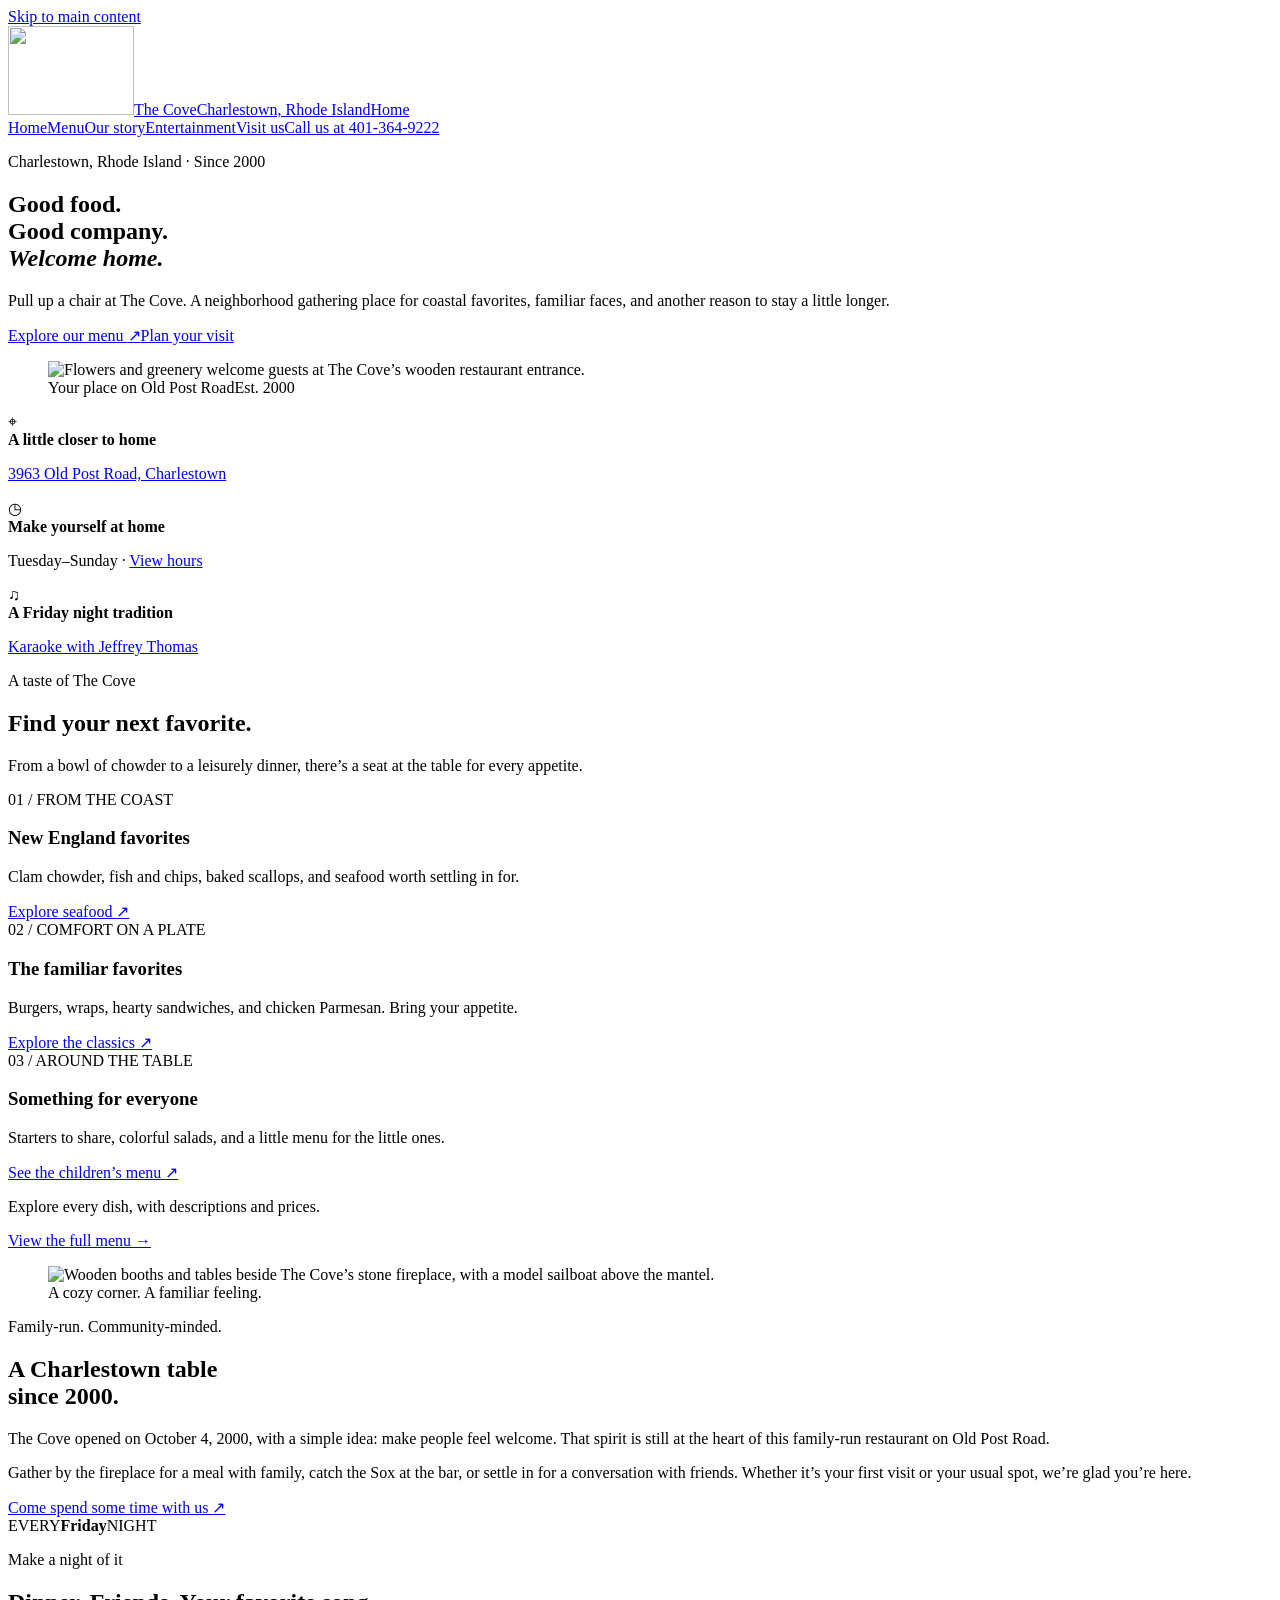
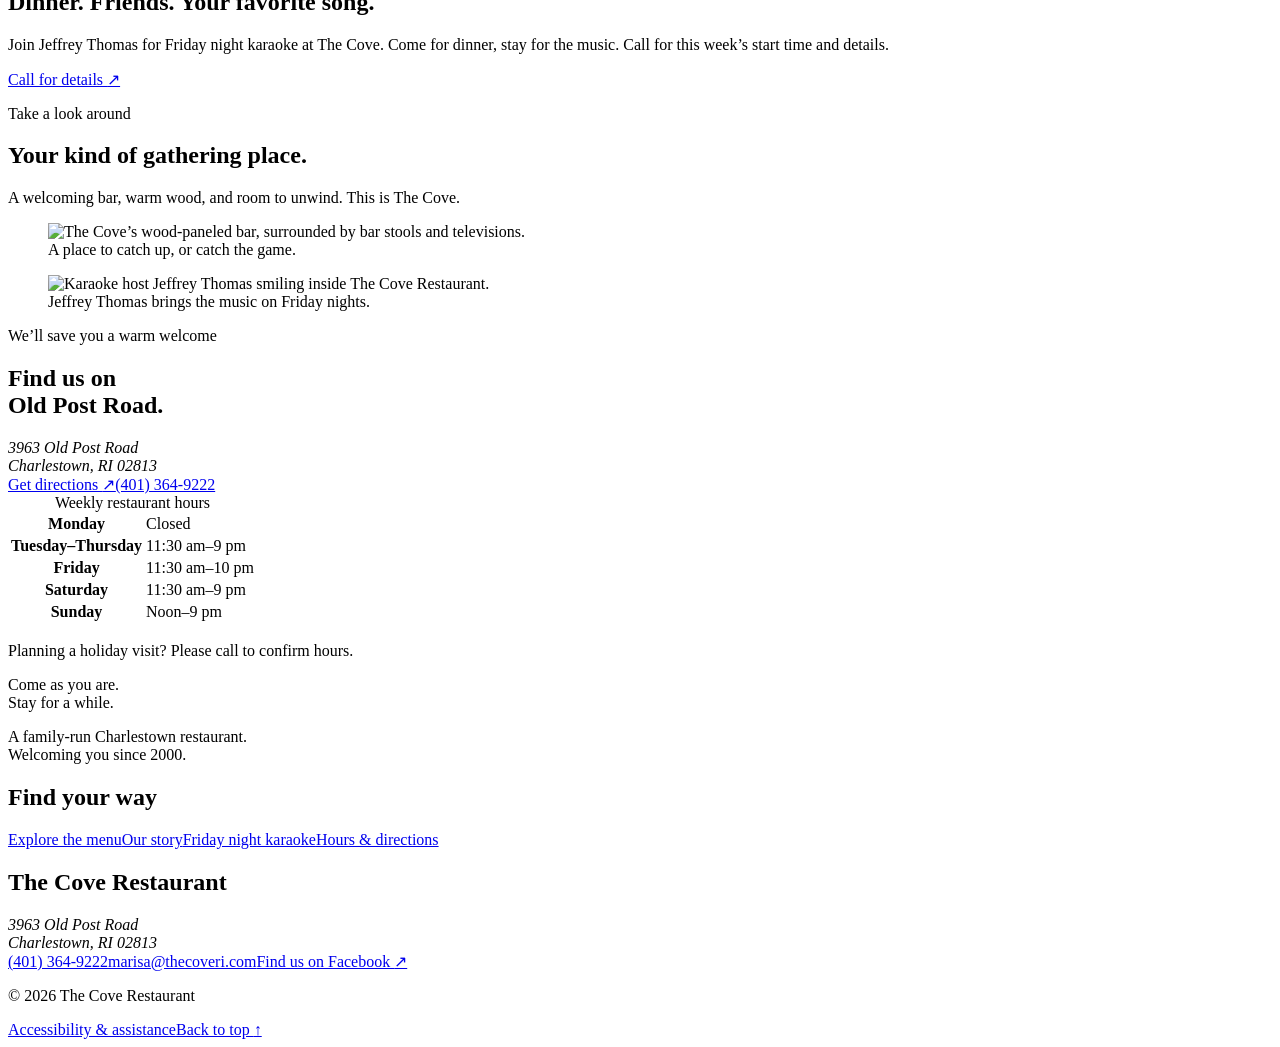
==== index.html @ 11c11799 "Add files via upload" ====
<!doctype html>
<html lang="en" id="top"><head><meta charset="utf-8"><meta name="viewport" content="width=device-width, initial-scale=1"><meta name="theme-color" content="#142c3b"><title>The Cove Restaurant | Good food & good company in Charlestown, RI</title><meta name="description" content="A family-run Charlestown restaurant since 2000. Explore our menu, find hours and directions, and join us for Friday night karaoke."><link rel="icon" type="image/svg+xml" href="assets/images/favicon.svg"><link rel="stylesheet" href="assets/css/styles.css"><script src="assets/js/site.js" defer></script><script type="application/ld+json">{"@context": "https://schema.org", "@type": "Restaurant", "name": "The Cove Restaurant", "url": "https://www.thecoveri.com/", "telephone": "+1-401-364-9222", "email": "marisa@thecoveri.com", "address": {"@type": "PostalAddress", "streetAddress": "3963 Old Post Road", "addressLocality": "Charlestown", "addressRegion": "RI", "postalCode": "02813", "addressCountry": "US"}, "hasMenu": "menu.html", "servesCuisine": ["American", "Seafood"]}</script></head><body><a class="skip-link" href="#main">Skip to main content</a>
<header class="site-header"><div class="wrap header-inner">
<a href="index.html" class="brand"><span class="logo-tile"><img src="assets/images/cove-logo.png" width="126" height="89" alt=""></span><span><span class="brand-name">The Cove</span><span class="brand-place">Charlestown, Rhode Island</span></span><span class="sr-only">Home</span></a>
<button type="button" class="nav-toggle" aria-controls="primary-navigation" aria-expanded="false" hidden><span class="sr-only">Navigation</span><span aria-hidden="true">☰</span></button>
<nav id="primary-navigation" class="primary-nav" aria-label="Main navigation"><a href="index.html" aria-current="page">Home</a><a href="menu.html">Menu</a><a href="index.html#our-story">Our story</a><a href="index.html#entertainment">Entertainment</a><a href="visit.html">Visit us</a><a class="nav-call" href="tel:+14013649222">Call us <span class="sr-only">at 401-364-9222</span></a></nav></div></header><main id="main" tabindex="-1"><section class="hero dark" aria-labelledby="hero-heading"><div class="hero-copy"><p class="eyebrow gold">Charlestown, Rhode Island · Since 2000</p><h1 id="hero-heading">Good food.<br>Good company.<br><em>Welcome home.</em></h1><p>Pull up a chair at The Cove. A neighborhood gathering place for coastal favorites, familiar faces, and another reason to stay a little longer.</p><div class="actions"><a class="button gold-button" href="menu.html">Explore our menu <span class="arrow" aria-hidden="true">↗</span></a><a class="button outline" href="visit.html">Plan your visit</a></div></div><figure class="hero-media"><img src="assets/images/welcome-home.jpg" width="1000" height="667" alt="Flowers and greenery welcome guests at The Cove’s wooden restaurant entrance." fetchpriority="high"><figcaption class="photo-caption"><span>Your place on Old Post Road</span><span>Est. 2000</span></figcaption></figure></section>
<div class="quick-strip"><div class="wrap"><div class="quick-item"><span class="quick-icon" aria-hidden="true">⌖</span><div><strong>A little closer to home</strong><p><a href="https://www.google.com/maps/search/?api=1&amp;query=The+Cove+Restaurant+3963+Old+Post+Road+Charlestown+RI+02813">3963 Old Post Road, Charlestown</a></p></div></div><div class="quick-item"><span class="quick-icon" aria-hidden="true">◷</span><div><strong>Make yourself at home</strong><p>Tuesday–Sunday · <a href="visit.html#hours">View hours</a></p></div></div><div class="quick-item"><span class="quick-icon" aria-hidden="true">♫</span><div><strong>A Friday night tradition</strong><p><a href="#entertainment">Karaoke with Jeffrey Thomas</a></p></div></div></div></div>
<section class="section"><div class="wrap"><div class="section-head"><div><p class="eyebrow">A taste of The Cove</p><h2>Find your next favorite.</h2></div><p class="muted">From a bowl of chowder to a leisurely dinner, there’s a seat at the table for every appetite.</p></div><div class="menu-preview"><article class="preview-item"><span class="preview-number">01 / FROM THE COAST</span><h3>New England favorites</h3><p>Clam chowder, fish and chips, baked scallops, and seafood worth settling in for.</p><a class="text-link" href="menu.html#fried-from-the-sea">Explore seafood <span aria-hidden="true">↗</span></a></article><article class="preview-item"><span class="preview-number">02 / COMFORT ON A PLATE</span><h3>The familiar favorites</h3><p>Burgers, wraps, hearty sandwiches, and chicken Parmesan. Bring your appetite.</p><a class="text-link" href="menu.html#burgers-grilled-chicken">Explore the classics <span aria-hidden="true">↗</span></a></article><article class="preview-item"><span class="preview-number">03 / AROUND THE TABLE</span><h3>Something for everyone</h3><p>Starters to share, colorful salads, and a little menu for the little ones.</p><a class="text-link" href="menu.html#for-the-kiddos">See the children’s menu <span aria-hidden="true">↗</span></a></article></div><div class="preview-foot"><p class="muted">Explore every dish, with descriptions and prices.</p><a href="menu.html" class="button">View the full menu <span aria-hidden="true">→</span></a></div></div></section>
<section id="our-story" class="section story-section"><div class="wrap story-grid"><figure class="story-image"><img src="assets/images/fireplace.jpg" width="1000" height="667" loading="lazy" alt="Wooden booths and tables beside The Cove’s stone fireplace, with a model sailboat above the mantel."><figcaption>A cozy corner. A familiar feeling.</figcaption></figure><div class="story-copy"><p class="eyebrow">Family-run. Community-minded.</p><h2>A Charlestown table<br>since 2000.</h2><p>The Cove opened on October 4, 2000, with a simple idea: make people feel welcome. That spirit is still at the heart of this family-run restaurant on Old Post Road.</p><p>Gather by the fireplace for a meal with family, catch the Sox at the bar, or settle in for a conversation with friends. Whether it’s your first visit or your usual spot, we’re glad you’re here.</p><div class="rule"></div><a class="text-link" href="visit.html">Come spend some time with us <span aria-hidden="true">↗</span></a></div></div></section>
<section id="entertainment" class="event-section dark"><div class="wrap event-grid"><div class="event-mark" aria-hidden="true"><span>EVERY</span><strong>Friday</strong><span>NIGHT</span></div><div><p class="eyebrow">Make a night of it</p><h2>Dinner. Friends. Your favorite song.</h2><p>Join Jeffrey Thomas for Friday night karaoke at The Cove. Come for dinner, stay for the music. Call for this week’s start time and details.</p></div><a class="button gold-button" href="tel:+14013649222">Call for details <span aria-hidden="true">↗</span></a></div></section>
<section class="section"><div class="wrap"><div class="section-head"><div><p class="eyebrow">Take a look around</p><h2>Your kind of gathering place.</h2></div><p class="muted">A welcoming bar, warm wood, and room to unwind. This is The Cove.</p></div><div class="gallery"><figure><img src="assets/images/bar.jpg" width="1000" height="667" loading="lazy" alt="The Cove’s wood-paneled bar, surrounded by bar stools and televisions."><figcaption>A place to catch up, or catch the game.</figcaption></figure><figure><img src="assets/images/jeffrey-thomas.jpg" width="1000" height="1281" loading="lazy" alt="Karaoke host Jeffrey Thomas smiling inside The Cove Restaurant." style="object-position:center 25%"><figcaption>Jeffrey Thomas brings the music on Friday nights.</figcaption></figure></div><div class="visit-teaser"><div><p class="eyebrow">We’ll save you a warm welcome</p><h2>Find us on<br>Old Post Road.</h2><address>3963 Old Post Road<br>Charlestown, RI 02813</address><div class="actions"><a class="button" href="https://www.google.com/maps/search/?api=1&amp;query=The+Cove+Restaurant+3963+Old+Post+Road+Charlestown+RI+02813">Get directions <span aria-hidden="true">↗</span></a><a class="text-link" href="tel:+14013649222">(401) 364-9222</a></div></div><div><table class="hours"><caption>Weekly restaurant hours</caption><tbody><tr><th scope="row">Monday</th><td>Closed</td></tr><tr><th scope="row">Tuesday–Thursday</th><td>11:30 am–9 pm</td></tr><tr><th scope="row">Friday</th><td>11:30 am–10 pm</td></tr><tr><th scope="row">Saturday</th><td>11:30 am–9 pm</td></tr><tr><th scope="row">Sunday</th><td>Noon–9 pm</td></tr></tbody></table><p class="small muted" style="margin-top:18px">Planning a holiday visit? Please call to confirm hours.</p></div></div></div></section></main><footer class="site-footer"><div class="wrap"><div class="footer-top"><div><p class="footer-brand">Come as you are.<br>Stay for a while.</p><p>A family-run Charlestown restaurant.<br>Welcoming you since 2000.</p></div><div><h2 class="footer-title">Find your way</h2><nav class="footer-links" aria-label="Footer navigation"><a href="menu.html">Explore the menu</a><a href="index.html#our-story">Our story</a><a href="index.html#entertainment">Friday night karaoke</a><a href="visit.html">Hours &amp; directions</a></nav></div><div><h2 class="footer-title">The Cove Restaurant</h2><address>3963 Old Post Road<br>Charlestown, RI 02813</address><div class="footer-links"><a href="tel:+14013649222">(401) 364-9222</a><a href="mailto:marisa@thecoveri.com">marisa@thecoveri.com</a><a href="https://www.facebook.com/The-Cove-Restaurant-502096603152832/">Find us on Facebook <span aria-hidden="true">↗</span></a></div></div></div><div class="footer-bottom"><p>© 2026 The Cove Restaurant</p><a href="accessibility.html">Accessibility &amp; assistance</a><a href="#top">Back to top <span aria-hidden="true">↑</span></a></div></div></footer></body></html>
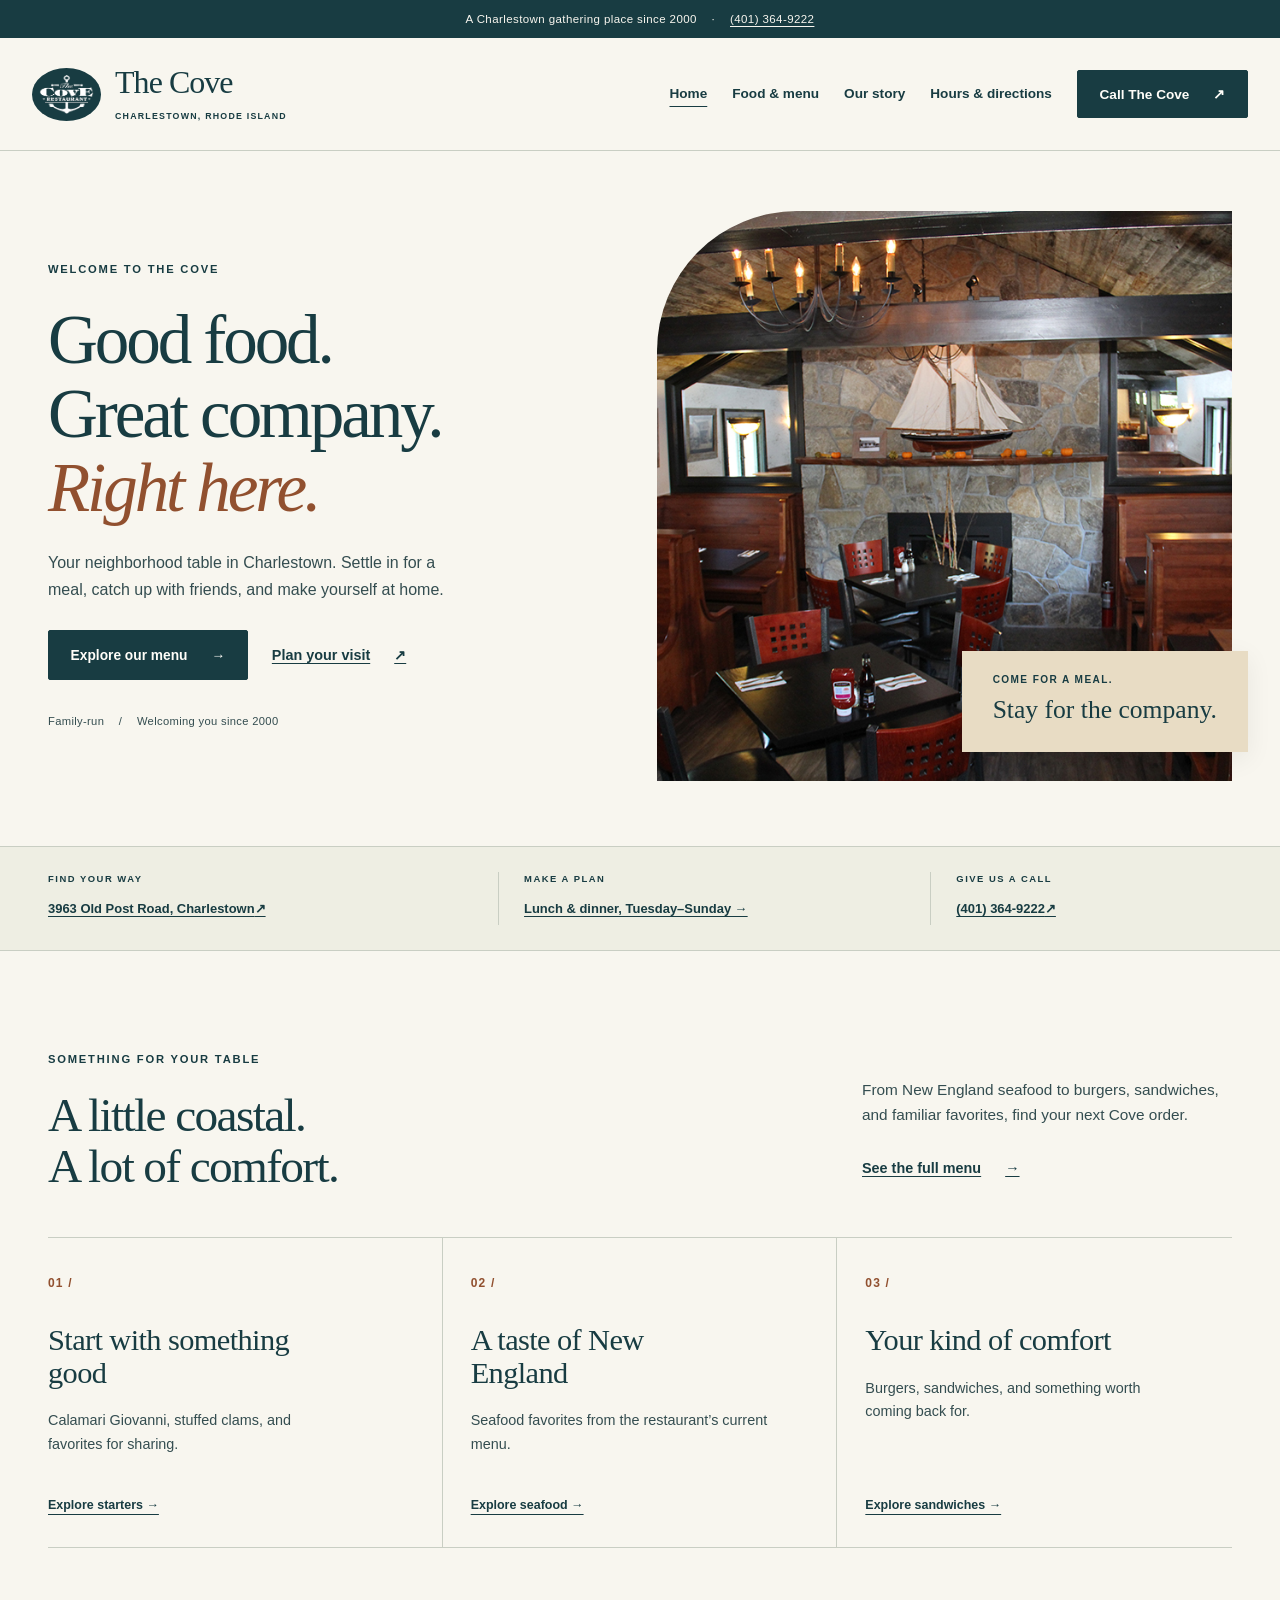
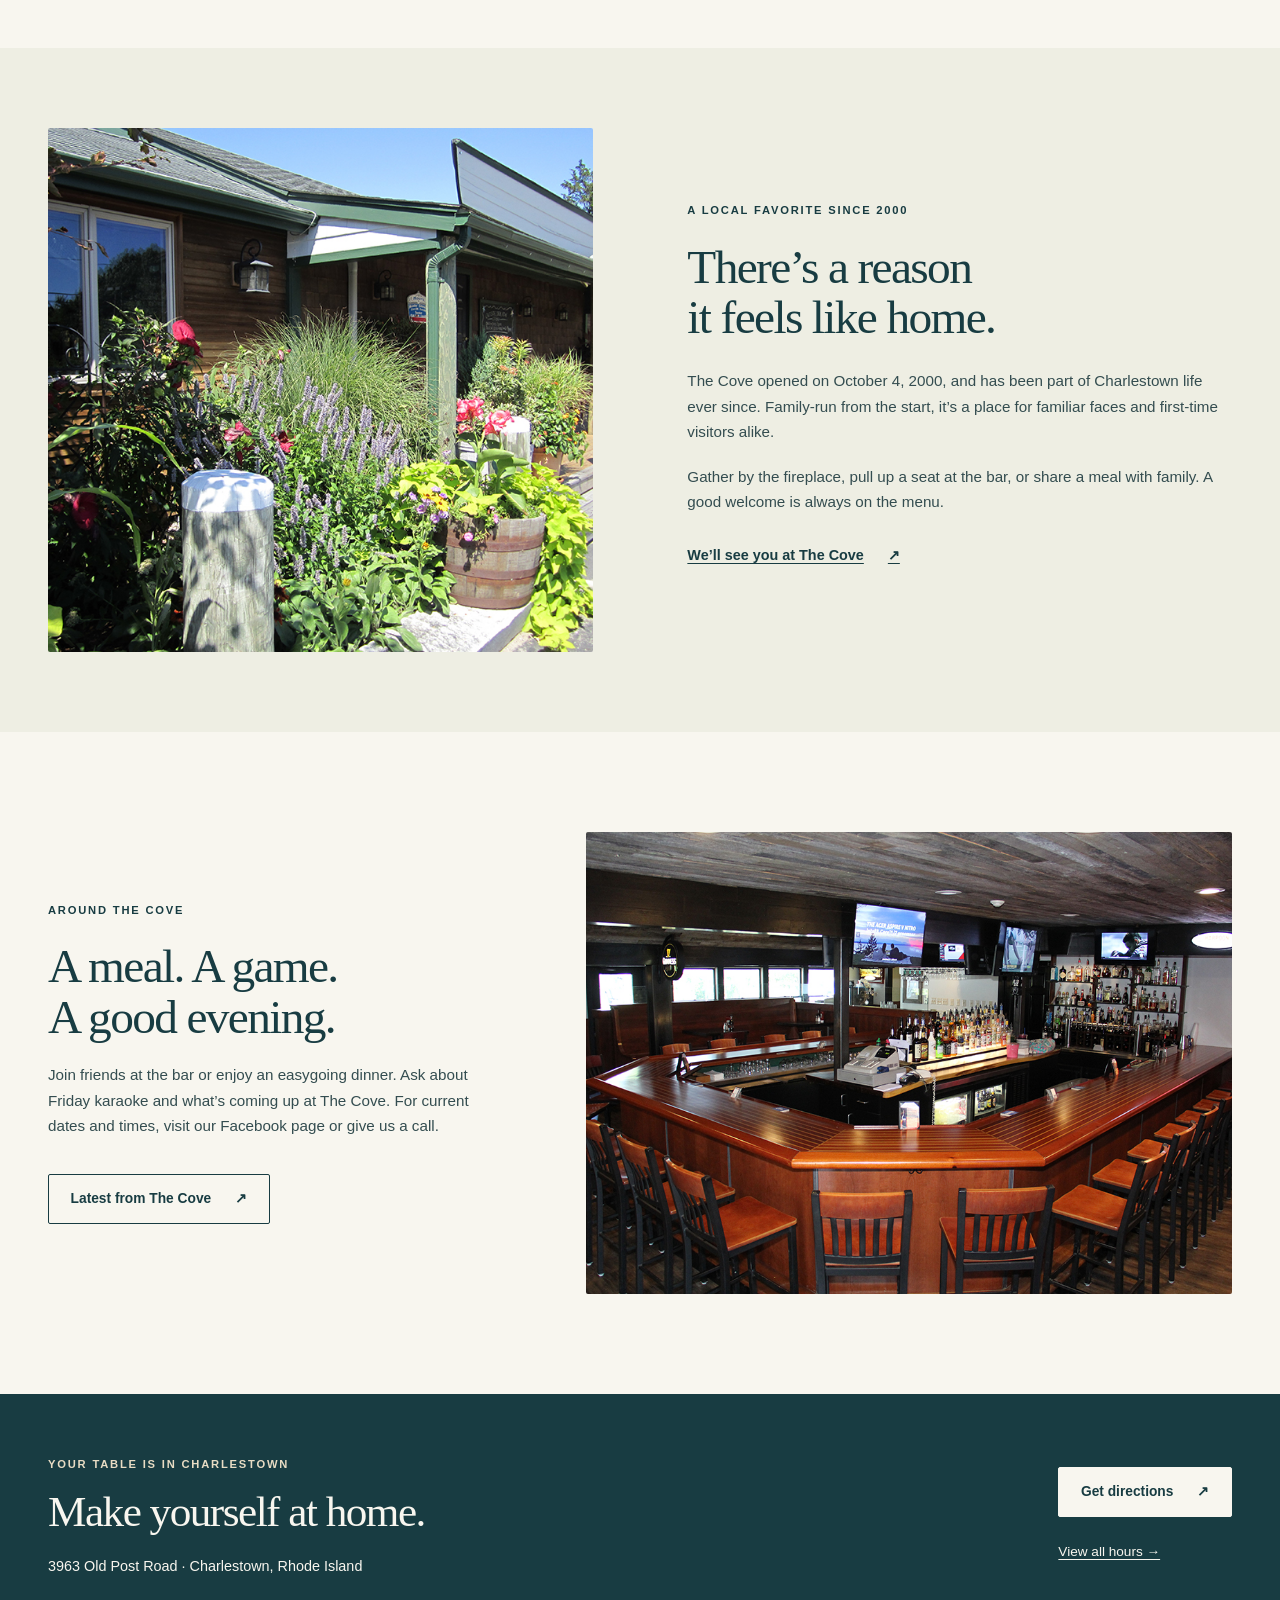
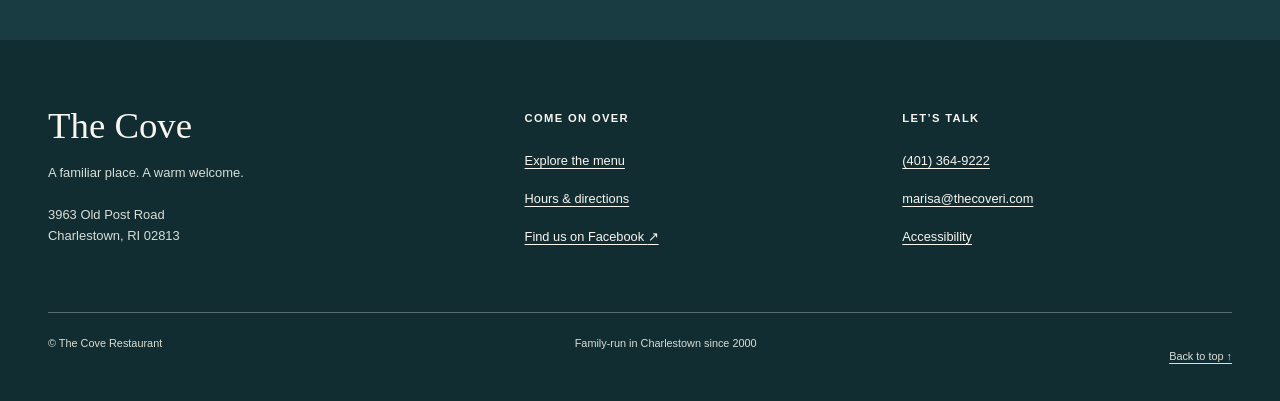
==== commit ec886594: "Final update." ====
--- a/index.html
+++ b/index.html
@@ -1,11 +1,11 @@
 <!doctype html>
-<html lang="en" id="top"><head><meta charset="utf-8"><meta name="viewport" content="width=device-width, initial-scale=1"><meta name="theme-color" content="#142c3b"><title>The Cove Restaurant | Good food & good company in Charlestown, RI</title><meta name="description" content="A family-run Charlestown restaurant since 2000. Explore our menu, find hours and directions, and join us for Friday night karaoke."><link rel="icon" type="image/svg+xml" href="assets/images/favicon.svg"><link rel="stylesheet" href="assets/css/styles.css"><script src="assets/js/site.js" defer></script><script type="application/ld+json">{"@context": "https://schema.org", "@type": "Restaurant", "name": "The Cove Restaurant", "url": "https://www.thecoveri.com/", "telephone": "+1-401-364-9222", "email": "marisa@thecoveri.com", "address": {"@type": "PostalAddress", "streetAddress": "3963 Old Post Road", "addressLocality": "Charlestown", "addressRegion": "RI", "postalCode": "02813", "addressCountry": "US"}, "hasMenu": "menu.html", "servesCuisine": ["American", "Seafood"]}</script></head><body><a class="skip-link" href="#main">Skip to main content</a>
-<header class="site-header"><div class="wrap header-inner">
-<a href="index.html" class="brand"><span class="logo-tile"><img src="assets/images/cove-logo.png" width="126" height="89" alt=""></span><span><span class="brand-name">The Cove</span><span class="brand-place">Charlestown, Rhode Island</span></span><span class="sr-only">Home</span></a>
-<button type="button" class="nav-toggle" aria-controls="primary-navigation" aria-expanded="false" hidden><span class="sr-only">Navigation</span><span aria-hidden="true">☰</span></button>
-<nav id="primary-navigation" class="primary-nav" aria-label="Main navigation"><a href="index.html" aria-current="page">Home</a><a href="menu.html">Menu</a><a href="index.html#our-story">Our story</a><a href="index.html#entertainment">Entertainment</a><a href="visit.html">Visit us</a><a class="nav-call" href="tel:+14013649222">Call us <span class="sr-only">at 401-364-9222</span></a></nav></div></header><main id="main" tabindex="-1"><section class="hero dark" aria-labelledby="hero-heading"><div class="hero-copy"><p class="eyebrow gold">Charlestown, Rhode Island · Since 2000</p><h1 id="hero-heading">Good food.<br>Good company.<br><em>Welcome home.</em></h1><p>Pull up a chair at The Cove. A neighborhood gathering place for coastal favorites, familiar faces, and another reason to stay a little longer.</p><div class="actions"><a class="button gold-button" href="menu.html">Explore our menu <span class="arrow" aria-hidden="true">↗</span></a><a class="button outline" href="visit.html">Plan your visit</a></div></div><figure class="hero-media"><img src="assets/images/welcome-home.jpg" width="1000" height="667" alt="Flowers and greenery welcome guests at The Cove’s wooden restaurant entrance." fetchpriority="high"><figcaption class="photo-caption"><span>Your place on Old Post Road</span><span>Est. 2000</span></figcaption></figure></section>
-<div class="quick-strip"><div class="wrap"><div class="quick-item"><span class="quick-icon" aria-hidden="true">⌖</span><div><strong>A little closer to home</strong><p><a href="https://www.google.com/maps/search/?api=1&amp;query=The+Cove+Restaurant+3963+Old+Post+Road+Charlestown+RI+02813">3963 Old Post Road, Charlestown</a></p></div></div><div class="quick-item"><span class="quick-icon" aria-hidden="true">◷</span><div><strong>Make yourself at home</strong><p>Tuesday–Sunday · <a href="visit.html#hours">View hours</a></p></div></div><div class="quick-item"><span class="quick-icon" aria-hidden="true">♫</span><div><strong>A Friday night tradition</strong><p><a href="#entertainment">Karaoke with Jeffrey Thomas</a></p></div></div></div></div>
-<section class="section"><div class="wrap"><div class="section-head"><div><p class="eyebrow">A taste of The Cove</p><h2>Find your next favorite.</h2></div><p class="muted">From a bowl of chowder to a leisurely dinner, there’s a seat at the table for every appetite.</p></div><div class="menu-preview"><article class="preview-item"><span class="preview-number">01 / FROM THE COAST</span><h3>New England favorites</h3><p>Clam chowder, fish and chips, baked scallops, and seafood worth settling in for.</p><a class="text-link" href="menu.html#fried-from-the-sea">Explore seafood <span aria-hidden="true">↗</span></a></article><article class="preview-item"><span class="preview-number">02 / COMFORT ON A PLATE</span><h3>The familiar favorites</h3><p>Burgers, wraps, hearty sandwiches, and chicken Parmesan. Bring your appetite.</p><a class="text-link" href="menu.html#burgers-grilled-chicken">Explore the classics <span aria-hidden="true">↗</span></a></article><article class="preview-item"><span class="preview-number">03 / AROUND THE TABLE</span><h3>Something for everyone</h3><p>Starters to share, colorful salads, and a little menu for the little ones.</p><a class="text-link" href="menu.html#for-the-kiddos">See the children’s menu <span aria-hidden="true">↗</span></a></article></div><div class="preview-foot"><p class="muted">Explore every dish, with descriptions and prices.</p><a href="menu.html" class="button">View the full menu <span aria-hidden="true">→</span></a></div></div></section>
-<section id="our-story" class="section story-section"><div class="wrap story-grid"><figure class="story-image"><img src="assets/images/fireplace.jpg" width="1000" height="667" loading="lazy" alt="Wooden booths and tables beside The Cove’s stone fireplace, with a model sailboat above the mantel."><figcaption>A cozy corner. A familiar feeling.</figcaption></figure><div class="story-copy"><p class="eyebrow">Family-run. Community-minded.</p><h2>A Charlestown table<br>since 2000.</h2><p>The Cove opened on October 4, 2000, with a simple idea: make people feel welcome. That spirit is still at the heart of this family-run restaurant on Old Post Road.</p><p>Gather by the fireplace for a meal with family, catch the Sox at the bar, or settle in for a conversation with friends. Whether it’s your first visit or your usual spot, we’re glad you’re here.</p><div class="rule"></div><a class="text-link" href="visit.html">Come spend some time with us <span aria-hidden="true">↗</span></a></div></div></section>
-<section id="entertainment" class="event-section dark"><div class="wrap event-grid"><div class="event-mark" aria-hidden="true"><span>EVERY</span><strong>Friday</strong><span>NIGHT</span></div><div><p class="eyebrow">Make a night of it</p><h2>Dinner. Friends. Your favorite song.</h2><p>Join Jeffrey Thomas for Friday night karaoke at The Cove. Come for dinner, stay for the music. Call for this week’s start time and details.</p></div><a class="button gold-button" href="tel:+14013649222">Call for details <span aria-hidden="true">↗</span></a></div></section>
-<section class="section"><div class="wrap"><div class="section-head"><div><p class="eyebrow">Take a look around</p><h2>Your kind of gathering place.</h2></div><p class="muted">A welcoming bar, warm wood, and room to unwind. This is The Cove.</p></div><div class="gallery"><figure><img src="assets/images/bar.jpg" width="1000" height="667" loading="lazy" alt="The Cove’s wood-paneled bar, surrounded by bar stools and televisions."><figcaption>A place to catch up, or catch the game.</figcaption></figure><figure><img src="assets/images/jeffrey-thomas.jpg" width="1000" height="1281" loading="lazy" alt="Karaoke host Jeffrey Thomas smiling inside The Cove Restaurant." style="object-position:center 25%"><figcaption>Jeffrey Thomas brings the music on Friday nights.</figcaption></figure></div><div class="visit-teaser"><div><p class="eyebrow">We’ll save you a warm welcome</p><h2>Find us on<br>Old Post Road.</h2><address>3963 Old Post Road<br>Charlestown, RI 02813</address><div class="actions"><a class="button" href="https://www.google.com/maps/search/?api=1&amp;query=The+Cove+Restaurant+3963+Old+Post+Road+Charlestown+RI+02813">Get directions <span aria-hidden="true">↗</span></a><a class="text-link" href="tel:+14013649222">(401) 364-9222</a></div></div><div><table class="hours"><caption>Weekly restaurant hours</caption><tbody><tr><th scope="row">Monday</th><td>Closed</td></tr><tr><th scope="row">Tuesday–Thursday</th><td>11:30 am–9 pm</td></tr><tr><th scope="row">Friday</th><td>11:30 am–10 pm</td></tr><tr><th scope="row">Saturday</th><td>11:30 am–9 pm</td></tr><tr><th scope="row">Sunday</th><td>Noon–9 pm</td></tr></tbody></table><p class="small muted" style="margin-top:18px">Planning a holiday visit? Please call to confirm hours.</p></div></div></div></section></main><footer class="site-footer"><div class="wrap"><div class="footer-top"><div><p class="footer-brand">Come as you are.<br>Stay for a while.</p><p>A family-run Charlestown restaurant.<br>Welcoming you since 2000.</p></div><div><h2 class="footer-title">Find your way</h2><nav class="footer-links" aria-label="Footer navigation"><a href="menu.html">Explore the menu</a><a href="index.html#our-story">Our story</a><a href="index.html#entertainment">Friday night karaoke</a><a href="visit.html">Hours &amp; directions</a></nav></div><div><h2 class="footer-title">The Cove Restaurant</h2><address>3963 Old Post Road<br>Charlestown, RI 02813</address><div class="footer-links"><a href="tel:+14013649222">(401) 364-9222</a><a href="mailto:marisa@thecoveri.com">marisa@thecoveri.com</a><a href="https://www.facebook.com/The-Cove-Restaurant-502096603152832/">Find us on Facebook <span aria-hidden="true">↗</span></a></div></div></div><div class="footer-bottom"><p>© 2026 The Cove Restaurant</p><a href="accessibility.html">Accessibility &amp; assistance</a><a href="#top">Back to top <span aria-hidden="true">↑</span></a></div></div></footer></body></html>+<html lang="en" id="top"><head><meta charset="utf-8"><meta name="viewport" content="width=device-width, initial-scale=1"><meta name="description" content="A family-run Charlestown restaurant since 2000. Explore the menu, restaurant hours, and directions to The Cove on Old Post Road."><meta name="theme-color" content="#183c42"><title>Welcome | The Cove Restaurant</title><link rel="icon" href="assets/favicon.svg" type="image/svg+xml"><link rel="stylesheet" href="assets/styles.css"><script src="assets/site.js" defer></script><script type="application/ld+json">{"@context": "https://schema.org", "@type": "Restaurant", "name": "The Cove Restaurant", "telephone": "+1-401-364-9222", "email": "marisa@thecoveri.com", "address": {"@type": "PostalAddress", "streetAddress": "3963 Old Post Road", "addressLocality": "Charlestown", "addressRegion": "RI", "postalCode": "02813", "addressCountry": "US"}, "openingHoursSpecification": [{"@type": "OpeningHoursSpecification", "dayOfWeek": ["Tuesday", "Wednesday", "Thursday", "Saturday"], "opens": "11:30", "closes": "21:00"}, {"@type": "OpeningHoursSpecification", "dayOfWeek": "Friday", "opens": "11:30", "closes": "22:00"}, {"@type": "OpeningHoursSpecification", "dayOfWeek": "Sunday", "opens": "12:00", "closes": "21:00"}]}</script></head><body><a class="skip-link" href="#main">Skip to main content</a>
+<div class="topline">A Charlestown gathering place since 2000 <span aria-hidden="true">·</span> <a href="tel:+14013649222">(401) 364-9222</a></div>
+<header class="site-header"><div class="nav-wrap"><a class="brand" href="index.html" aria-label="The Cove Restaurant, home"><img src="assets/images/cove-logo.png" width="126" height="89" alt=""><span><b>The Cove</b><small>CHARLESTOWN, RHODE ISLAND</small></span></a>
+<button class="nav-toggle" type="button" aria-expanded="false" aria-controls="primary-nav" hidden>Menu <span aria-hidden="true">☰</span></button>
+<nav id="primary-nav" aria-label="Main navigation"><a href="index.html" aria-current="page">Home</a><a href="menu.html" >Food &amp; menu</a><a href="index.html#our-story">Our story</a><a href="visit.html" >Hours &amp; directions</a><a class="button nav-call" href="tel:+14013649222">Call The Cove <span aria-hidden="true">↗</span></a></nav></div></header><main id="main" tabindex="-1"><section class="hero wrap" aria-labelledby="hero-heading"><div class="hero-copy"><p class="eyebrow">WELCOME TO THE COVE</p><h1 id="hero-heading">Good food.<br>Great company.<br><em>Right here.</em></h1><p class="hero-intro">Your neighborhood table in Charlestown. Settle in for a meal, catch up with friends, and make yourself at home.</p><div class="actions"><a class="button" href="menu.html">Explore our menu <span aria-hidden="true">→</span></a><a class="text-link" href="visit.html">Plan your visit <span aria-hidden="true">↗</span></a></div><p class="hero-footnote">Family-run <span aria-hidden="true">/</span> Welcoming you since 2000</p></div><div class="hero-photo"><img src="assets/images/fireplace.jpg" alt="Wooden booths and tables surrounding the stone fireplace at The Cove" width="1000" height="667" fetchpriority="high"><div class="photo-tag"><span>COME FOR A MEAL.</span><b>Stay for the company.</b></div></div></section>
+<section class="quick-info" aria-label="Visit at a glance"><div class="wrap info-grid"><div><span class="eyebrow">FIND YOUR WAY</span><a href="https://www.google.com/maps/dir/?api=1&destination=3963+Old+Post+Road+Charlestown+RI+02813">3963 Old Post Road, Charlestown <span aria-hidden="true">↗</span></a></div><div><span class="eyebrow">MAKE A PLAN</span><a href="visit.html#hours">Lunch &amp; dinner, Tuesday–Sunday →</a></div><div><span class="eyebrow">GIVE US A CALL</span><a href="tel:+14013649222">(401) 364-9222 <span aria-hidden="true">↗</span></a></div></div></section>
+<section class="section wrap menu-teaser"><div class="section-heading"><div><p class="eyebrow">SOMETHING FOR YOUR TABLE</p><h2>A little coastal.<br>A lot of comfort.</h2></div><div><p>From New England seafood to burgers, sandwiches, and familiar favorites, find your next Cove order.</p><a class="text-link" href="menu.html">See the full menu <span aria-hidden="true">→</span></a></div></div><div class="menu-tiles"><a href="menu.html#starters"><span class="tile-num" aria-hidden="true">01 /</span><h3>Start with something good</h3><p>Calamari Giovanni, stuffed clams, and favorites for sharing.</p><span class="tile-link">Explore starters →</span></a><a href="menu.html#seafood"><span class="tile-num" aria-hidden="true">02 /</span><h3>A taste of New England</h3><p>Seafood favorites from the restaurant’s current menu.</p><span class="tile-link">Explore seafood →</span></a><a href="menu.html#sandwiches"><span class="tile-num" aria-hidden="true">03 /</span><h3>Your kind of comfort</h3><p>Burgers, sandwiches, and something worth coming back for.</p><span class="tile-link">Explore sandwiches →</span></a></div></section>
+<section class="story-section" id="our-story"><div class="wrap story-grid"><div class="story-image"><img src="assets/images/welcome-home.jpg" alt="The Cove’s exterior entrance with flowers and planters" width="1000" height="667" loading="lazy"></div><div class="story-copy"><p class="eyebrow">A LOCAL FAVORITE SINCE 2000</p><h2>There’s a reason<br>it feels like home.</h2><p>The Cove opened on October 4, 2000, and has been part of Charlestown life ever since. Family-run from the start, it’s a place for familiar faces and first-time visitors alike.</p><p>Gather by the fireplace, pull up a seat at the bar, or share a meal with family. A good welcome is always on the menu.</p><a class="text-link" href="visit.html">We’ll see you at The Cove <span aria-hidden="true">↗</span></a></div></div></section>
+<section class="section wrap around-grid"><div><p class="eyebrow">AROUND THE COVE</p><h2>A meal. A game.<br>A good evening.</h2><p>Join friends at the bar or enjoy an easygoing dinner. Ask about Friday karaoke and what’s coming up at The Cove. For current dates and times, visit our Facebook page or give us a call.</p><a class="button button-outline" href="https://www.facebook.com/The-Cove-Restaurant-502096603152832/">Latest from The Cove <span aria-hidden="true">↗</span></a></div><img src="assets/images/bar.jpg" width="1000" height="667" loading="lazy" alt="The Cove bar with wooden stools and televisions"></section>
+<section class="visit-band"><div class="wrap visit-band-inner"><div><p class="eyebrow">YOUR TABLE IS IN CHARLESTOWN</p><h2>Make yourself at home.</h2><p>3963 Old Post Road · Charlestown, Rhode Island</p></div><div class="actions"><a class="button button-light" href="https://www.google.com/maps/dir/?api=1&destination=3963+Old+Post+Road+Charlestown+RI+02813">Get directions <span aria-hidden="true">↗</span></a><a class="light-link" href="visit.html#hours">View all hours →</a></div></div></section></main><footer class="site-footer"><div class="footer-grid wrap"><div><a class="footer-brand" href="index.html">The Cove</a><p>A familiar place. A warm welcome.</p><p>3963 Old Post Road<br>Charlestown, RI 02813</p></div><div><h2>Come on over</h2><a href="menu.html">Explore the menu</a><a href="visit.html">Hours &amp; directions</a><a href="https://www.facebook.com/The-Cove-Restaurant-502096603152832/">Find us on Facebook <span aria-hidden="true">↗</span></a></div><div><h2>Let’s talk</h2><a href="tel:+14013649222">(401) 364-9222</a><a href="mailto:marisa@thecoveri.com">marisa@thecoveri.com</a><a href="accessibility.html">Accessibility</a></div></div><div class="footer-bottom wrap"><span>© The Cove Restaurant</span><span>Family-run in Charlestown since 2000</span><a href="#top">Back to top ↑</a></div></footer></body></html>
--- a/assets/styles.css
+++ b/assets/styles.css
@@ -0,0 +1,14 @@
+:root{--ink:#183c42;--body:#344d50;--paper:#f8f6ef;--white:#fffef9;--wash:#eeeee3;--line:#c9cec3;--accent:#91502f;--soft:#e8dcc4;--serif:Georgia,'Times New Roman',serif;--sans:Arial,Helvetica,sans-serif}
+*{box-sizing:border-box}html{scroll-behavior:smooth;scroll-padding-top:1.5rem}body{margin:0;color:var(--ink);background:var(--paper);font:17px/1.65 var(--sans)}img{max-width:100%;height:auto;display:block}a{color:inherit;text-underline-offset:.23em;text-decoration-thickness:1px}a:hover{text-decoration-thickness:2px}button,input{font:inherit}button,a,input,summary{-webkit-tap-highlight-color:transparent}button{cursor:pointer}button:disabled{cursor:default}[hidden]{display:none!important}:focus-visible{outline:3px solid var(--accent);outline-offset:5px;box-shadow:0 0 0 2px var(--paper)}.site-footer :focus-visible,.visit-band :focus-visible{outline-color:#ffe3a9}a,button,summary{touch-action:manipulation}p{margin:0 0 1.25rem}h1,h2,h3{font-weight:400;line-height:1.07;margin:0 0 1.25rem;font-family:var(--serif)}h1{font-size:clamp(3rem,5.4vw,5.6rem);letter-spacing:-.045em}h2{font-size:clamp(2.35rem,3.7vw,3.8rem);letter-spacing:-.035em}h3{font-size:1.65rem;letter-spacing:-.02em}h1 em{font-weight:400;color:var(--accent)}.wrap{width:min(1240px,calc(100% - 96px));margin-inline:auto}.narrow{max-width:850px}.eyebrow{font-size:.7rem;font-weight:700;letter-spacing:.16em;line-height:1.5;margin-bottom:1.4rem}.small{font-size:.86rem}.muted{color:var(--body)}.sr-only{position:absolute;width:1px;height:1px;padding:0;margin:-1px;overflow:hidden;clip:rect(0,0,0,0);white-space:nowrap;border:0}.skip-link{position:fixed;z-index:100;left:1rem;top:-100px;background:var(--white);padding:.8rem 1.2rem;color:var(--ink)}.skip-link:focus{top:1rem}.topline{background:var(--ink);color:var(--paper);text-align:center;font-size:.72rem;letter-spacing:.035em;padding:.6rem 1rem}.topline span{margin:0 .7rem}.topline a{display:inline-block}.site-header{border-bottom:1px solid var(--line);background:var(--paper)}.nav-wrap{width:min(1344px,calc(100% - 64px));margin:auto;display:flex;align-items:center;justify-content:space-between;gap:24px;min-height:112px}.brand{display:flex;align-items:center;gap:14px;text-decoration:none;flex-shrink:0}.brand img{width:69px;height:auto;background:var(--ink);border-radius:50%;padding:7px}.brand b{display:block;font-family:var(--serif);font-weight:400;font-size:2rem;line-height:1.1;letter-spacing:-.03em}.brand small{display:block;font-size:.55rem;letter-spacing:.14em;font-weight:700;margin-top:.5rem}.site-header nav{display:flex;align-items:center;gap:25px}.site-header nav>a{font-size:.85rem;font-weight:600;min-height:44px;display:inline-flex;align-items:center;text-decoration:none;white-space:nowrap}.site-header nav>a[aria-current]{text-decoration:underline;text-underline-offset:.6em}.site-header nav>a:hover{text-decoration:underline}.button{display:inline-flex;align-items:center;justify-content:center;gap:1.5rem;min-height:50px;padding:.85rem 1.35rem;border:1px solid var(--ink);background:var(--ink);color:var(--white);font-size:.86rem;font-weight:600;text-decoration:none;line-height:1.4;border-radius:2px}.button:hover{background:#285158;text-decoration:none}.button-outline{background:transparent;color:var(--ink)}.button-outline:hover{background:var(--wash)}.button-light{background:var(--paper);color:var(--ink);border-color:var(--paper)}.button-light:hover{background:var(--soft)}.text-link{font-weight:600;display:inline-flex;gap:1.5rem;align-items:center;min-height:44px;font-size:.9rem}.actions{display:flex;align-items:center;gap:24px;flex-wrap:wrap}.hero{display:grid;grid-template-columns:1fr 1.07fr;gap:6%;padding-top:60px;padding-bottom:65px;align-items:center}.hero .eyebrow{margin-bottom:1.55rem}.hero h1{margin-bottom:1.5rem}.hero-intro{max-width:410px;font-size:1rem;line-height:1.7;color:var(--body);margin-bottom:1.7rem}.hero-photo{height:570px;position:relative}.hero-photo>img{width:100%;height:100%;object-fit:cover;object-position:52% center;border-radius:140px 0 0 0}.photo-tag{position:absolute;right:-16px;bottom:29px;padding:21px 31px;background:var(--soft);color:var(--ink);box-shadow:0 7px 25px #0001}.photo-tag span{display:block;font-size:.63rem;letter-spacing:.14em;font-weight:700}.photo-tag b{display:block;font-family:var(--serif);font-size:1.6rem;font-weight:400}.hero-footnote{font-size:.7rem;color:var(--body);margin:2rem 0 0;letter-spacing:.03em}.hero-footnote span{margin:0 .7rem}.quick-info{border-block:1px solid var(--line);background:var(--wash);padding:25px 0}.info-grid{display:grid;grid-template-columns:1.2fr 1.15fr .8fr}.info-grid>div{border-right:1px solid var(--line);padding:0 25px}.info-grid>div:first-child{padding-left:0}.info-grid>div:last-child{border:0}.info-grid .eyebrow{display:block;font-size:.59rem;margin-bottom:.4rem}.info-grid a{font-size:.81rem;font-weight:600;display:inline-flex;align-items:center;min-height:32px}.section{padding-top:100px;padding-bottom:100px}.section-heading{display:flex;justify-content:space-between;gap:3rem;align-items:flex-end;margin-bottom:46px}.section-heading h2{margin-bottom:0}.section-heading>div:last-child{max-width:370px}.section-heading>div:last-child p{font-size:.96rem;color:var(--body)}.menu-tiles{display:grid;grid-template-columns:repeat(3,1fr);border-block:1px solid var(--line)}.menu-tiles>a{padding:36px 28px 32px;border-right:1px solid var(--line);text-decoration:none;display:flex;flex-direction:column;align-items:flex-start}.menu-tiles>a:first-child{padding-left:0}.menu-tiles>a:last-child{border-right:0}.menu-tiles>a:hover{background:var(--wash)}.tile-num{color:var(--accent);font-size:.75rem;font-weight:700;letter-spacing:.1em;margin-bottom:30px}.menu-tiles h3{font-size:1.9rem;max-width:260px}.menu-tiles p{font-size:.9rem;color:var(--body);max-width:300px}.tile-link{margin-top:auto;display:block;font-size:.78rem;font-weight:700;text-decoration:underline;text-underline-offset:5px;padding-top:18px}.story-section{background:var(--wash);padding:80px 0}.story-grid{display:grid;grid-template-columns:1fr 1fr;gap:8%;align-items:center}.story-image img{width:100%;aspect-ratio:1.04;object-fit:cover;border-radius:2px}.story-copy p:not(.eyebrow){font-size:.95rem;color:var(--body)}.story-copy h2{margin-bottom:1.6rem}.around-grid{display:grid;grid-template-columns:.8fr 1.2fr;align-items:center;gap:9%}.around-grid p:not(.eyebrow){color:var(--body);font-size:.95rem}.around-grid img{width:100%;aspect-ratio:1.4;object-fit:cover;border-radius:2px}.around-grid .button{margin-top:1rem}.visit-band{background:var(--ink);color:var(--paper);padding:62px 0}.visit-band-inner{display:flex;align-items:center;justify-content:space-between;gap:3rem}.visit-band .eyebrow{color:var(--soft);margin-bottom:1rem}.visit-band h2{font-size:2.7rem}.visit-band p:last-child{margin:0;font-size:.9rem}.visit-band .actions{gap:20px;align-items:flex-start;flex-direction:column}.light-link{font-size:.85rem;min-height:30px;display:inline-flex;align-items:center}.site-footer{background:#112d32;color:var(--paper)}.footer-grid{display:grid;grid-template-columns:1.3fr 1fr 1fr;gap:3rem;padding:64px 0 45px}.footer-brand{font:2.3rem var(--serif);text-decoration:none;display:inline-block;margin-bottom:15px}.footer-grid p{font-size:.81rem;color:#d9ded6}.footer-grid h2{font:700 .7rem var(--sans);letter-spacing:.12em;text-transform:uppercase;margin:8px 0 20px}.footer-grid>div>a:not(.footer-brand){display:table;min-height:38px;font-size:.8rem;padding:.35rem 0}.footer-bottom{border-top:1px solid #57706f;padding:22px 0;display:flex;justify-content:space-between;gap:20px;font-size:.68rem;color:#d9ded6}.footer-bottom a{min-height:30px}.nav-toggle{display:none;border:1px solid var(--ink);background:var(--paper);color:var(--ink);border-radius:2px;min-height:44px;padding:.4rem .7rem;font-size:.83rem}.nav-toggle span{margin-left:8px}.page-intro{padding-top:70px;padding-bottom:50px}.page-intro h1{font-size:clamp(3rem,5vw,5rem)}.page-intro>p:last-child{max-width:680px;color:var(--body)}.visit-grid{display:grid;grid-template-columns:1fr 1fr;gap:35px}.visit-card{background:var(--wash);padding:38px 42px;border:1px solid var(--line)}.visit-card h2{font-size:2.3rem}.hours-table{width:100%;border-collapse:collapse;font-size:.95rem;margin:24px 0}.hours-table th,.hours-table td{padding:13px 0;border-bottom:1px solid var(--line);text-align:left}.hours-table th{font-weight:400}.hours-table td{text-align:right}.visit-card address{font-style:normal;margin:20px 0 25px;font-size:1.12rem}.visit-card .button{margin-bottom:12px}.contact-block{margin-top:30px;border-top:1px solid var(--line);padding-top:26px}.contact-block h3{font-size:1.4rem}.contact-block a{display:table;min-height:40px;font-size:.98rem}.visit-bottom{display:grid;grid-template-columns:.9fr 1.1fr;gap:8%;align-items:center}.visit-bottom img{width:100%;aspect-ratio:1;object-fit:cover}details{border-bottom:1px solid var(--line);font-size:.9rem}summary{cursor:pointer;padding:20px 0;font-weight:600;line-height:1.5}details p{padding-right:20px;margin-bottom:22px}.section-topless{padding-bottom:80px}.prose h2{font-size:2rem;margin-top:2rem}.prose p{color:var(--body)}.menu-intro{display:flex;justify-content:space-between;gap:3rem;align-items:center}.menu-intro h1{margin-bottom:1rem}.menu-intro .menu-lead{max-width:630px;color:var(--body)}.menu-tools{padding:25px 0;background:var(--wash);border-block:1px solid var(--line)}.menu-tools-inner{display:flex;align-items:flex-end;justify-content:space-between;gap:25px}.search-field{width:360px;max-width:100%}.search-field label{display:block;font-size:.78rem;font-weight:700;margin-bottom:6px}.search-input-wrap{display:flex;gap:10px}input[type=search]{width:100%;background:var(--white);border:1px solid #657873;border-radius:2px;padding:11px 12px;color:var(--ink);min-height:46px}.search-input-wrap button{background:transparent;border:1px solid #657873;padding:6px 10px;border-radius:2px;color:var(--ink);font-size:.8rem;min-height:46px}.menu-status{font-size:.8rem;margin:0;padding-bottom:10px}.menu-layout{display:grid;grid-template-columns:210px 1fr;gap:65px;padding-top:50px;padding-bottom:85px}.category-nav{align-self:start;position:sticky;top:24px}.category-nav p{font-size:.65rem}.category-nav a{display:block;min-height:44px;padding:10px 0;border-bottom:1px solid var(--line);font-size:.86rem;text-decoration:none}.category-nav a:hover{text-decoration:underline;color:var(--accent)}.menu-section{scroll-margin-top:30px;margin-bottom:60px}.menu-section h2{font-size:2.6rem;border-bottom:2px solid var(--ink);padding-bottom:18px;margin-bottom:10px}.category-note{font-size:.85rem;color:var(--body);margin:15px 0 0}.dish-grid{display:grid;grid-template-columns:1fr 1fr;column-gap:35px}.dish{padding:25px 0;border-bottom:1px solid var(--line)}.dish-heading{display:flex;justify-content:space-between;align-items:baseline;gap:20px}.dish h3{font-size:1.35rem;line-height:1.2;margin:0 0 10px}.dish-price{font-size:.88rem;white-space:nowrap;font-weight:700}.dish p{font-size:.84rem;line-height:1.6;color:var(--body);margin-bottom:0}.dish-tag{display:inline-block;font-size:.6rem;font-weight:700;line-height:1.5;background:#e1e7dc;color:var(--ink);padding:3px 6px;vertical-align:middle;margin-left:5px}.menu-notes{border:1px solid var(--line);background:var(--wash);padding:28px;margin-top:40px}.menu-notes h2{font-size:1.8rem}.menu-notes p,.menu-notes li{font-size:.84rem;color:var(--body)}.menu-notes p:last-child{margin-bottom:0}.no-results{padding:40px 0}.print-link{margin-top:15px;background:transparent;border:0;padding:8px 0;text-decoration:underline;color:var(--ink);font-size:.86rem;min-height:44px}.pdf-note{font-size:.73rem;color:var(--body);max-width:235px;margin-top:12px}
+@media(min-width:1500px){.hero{gap:8%}.hero-photo{height:610px}}
+@media(max-width:1100px){.nav-wrap{width:calc(100% - 48px);gap:16px}.site-header nav{gap:16px}.brand small{font-size:.48rem}.brand img{width:58px}.brand b{font-size:1.8rem}.site-header nav>a{font-size:.78rem}.site-header .nav-call{padding:.7rem .85rem}.wrap{width:calc(100% - 64px)}.hero-photo{height:510px}.hero{gap:5%}.hero h1{font-size:4.4rem}.info-grid>div{padding-inline:18px}.info-grid a{font-size:.74rem}.menu-layout{grid-template-columns:170px 1fr;gap:40px}.visit-card{padding:30px}.hours-table{font-size:.88rem}}
+@media(max-width:850px){.nav-wrap{flex-wrap:wrap;padding-block:20px;min-height:90px}.site-header nav{width:100%;justify-content:space-between;flex-wrap:wrap}.js .nav-toggle{display:block}.js .site-header nav{display:none}.js .site-header nav.is-open{display:flex;flex-direction:column;align-items:stretch;gap:6px;padding:20px 0 0}.js .site-header nav>a{padding:.7rem .5rem}.js .site-header nav>.nav-call{justify-content:center}.hero{padding-top:40px;padding-bottom:45px;gap:6%}.hero h1{font-size:3.5rem}.hero-intro{font-size:.92rem}.hero-photo{height:490px}.hero .actions{gap:12px}.photo-tag{padding:18px;right:-12px}.photo-tag b{font-size:1.3rem}.photo-tag span{font-size:.55rem}.info-grid{grid-template-columns:1fr 1fr}.info-grid>div{padding:0 18px}.info-grid>div:nth-child(2){border:0}.info-grid>div:last-child{display:none}.section{padding-block:75px}.section-heading{gap:2rem}.section-heading>div:last-child{max-width:300px}.menu-tiles>a{padding:28px 20px}.menu-tiles h3{font-size:1.5rem}.story-grid{gap:6%}.story-copy h2{font-size:2.7rem}.around-grid{gap:6%;grid-template-columns:1fr 1fr}.visit-band-inner{align-items:flex-start;gap:30px}.visit-band h2{font-size:2.3rem}.footer-grid{gap:2rem}.visit-card{padding:25px}.visit-card h2{font-size:1.9rem}.visit-grid{gap:20px}.hours-table{font-size:.81rem}.visit-bottom{gap:6%}.menu-layout{display:block}.category-nav{position:static;display:flex;flex-wrap:wrap;gap:8px;margin-bottom:35px}.category-nav p{width:100%;margin-bottom:6px}.category-nav a{border:1px solid var(--line);padding:8px 12px;border-radius:2px;min-height:42px}.menu-intro{align-items:flex-start;gap:2rem}.menu-intro .button{white-space:nowrap}.menu-intro .pdf-note{max-width:220px}}
+@media(max-width:600px){body{font-size:16px}.wrap{width:calc(100% - 40px)}.topline{font-size:.64rem;padding:.7rem .6rem}.topline span{margin:0 .25rem}.nav-wrap{width:calc(100% - 40px);padding-block:16px}.brand img{width:53px}.brand b{font-size:1.7rem}.brand small{font-size:.45rem}.hero{display:flex;flex-direction:column;align-items:stretch;gap:34px;padding-top:34px;padding-bottom:40px}.hero h1{font-size:3.6rem;letter-spacing:-.045em}.hero .eyebrow{margin-bottom:18px}.hero-intro{max-width:430px}.hero .actions{gap:20px}.hero-footnote{margin-top:20px}.hero-photo{height:360px;margin-right:10px}.hero-photo>img{border-radius:90px 0 0 0;object-position:center 52%}.photo-tag{right:-10px;bottom:22px;padding:16px 22px}.photo-tag b{font-size:1.4rem}.quick-info{padding:14px 0}.info-grid{display:block}.info-grid>div{border:0;border-bottom:1px solid var(--line);padding:12px 0!important}.info-grid>div:nth-child(2){border:0}.info-grid a{font-size:.78rem;min-height:30px}.info-grid .eyebrow{margin-bottom:1px}.section{padding-block:58px}.section-heading{display:block;margin-bottom:30px}.section-heading h2{font-size:2.8rem;margin-bottom:25px}.section-heading>div:last-child{max-width:none}.menu-tiles{display:block}.menu-tiles>a{padding:25px 0;border-right:0;border-bottom:1px solid var(--line)}.menu-tiles>a:last-child{border-bottom:0}.tile-num{margin-bottom:16px}.menu-tiles h3{font-size:1.8rem;max-width:none;margin-bottom:12px}.menu-tiles p{max-width:none}.tile-link{padding-top:2px}.story-section{padding:50px 0}.story-grid{display:flex;flex-direction:column;gap:35px;align-items:stretch}.story-image img{aspect-ratio:1.3}.story-copy h2{font-size:2.7rem}.around-grid{display:flex;flex-direction:column;gap:30px;align-items:stretch}.around-grid h2{font-size:2.7rem}.around-grid img{aspect-ratio:1.35}.visit-band{padding:42px 0}.visit-band-inner{display:block}.visit-band-inner>.actions{margin-top:28px;flex-direction:row;align-items:center}.visit-band h2{font-size:2.65rem}.footer-grid{grid-template-columns:1fr 1fr;gap:25px;padding:44px 0 25px}.footer-grid>div:first-child{grid-column:1/-1}.footer-grid h2{font-size:.63rem}.footer-grid>div>a:not(.footer-brand){font-size:.76rem;overflow-wrap:anywhere}.footer-bottom{flex-wrap:wrap;font-size:.65rem;gap:12px}.footer-bottom span:nth-child(2){display:none}.page-intro{padding-top:45px;padding-bottom:30px}.page-intro h1{font-size:3.25rem}.visit-grid{display:block}.visit-card{padding:25px;margin-bottom:20px}.visit-card h2{font-size:2.05rem}.hours-table{font-size:.86rem}.visit-bottom{display:flex;flex-direction:column-reverse;align-items:stretch;gap:35px}.visit-bottom img{aspect-ratio:1.35}.menu-intro{display:block}.menu-intro .actions{margin-top:24px}.pdf-note{max-width:none!important}.menu-tools-inner{display:block}.search-field{width:100%}.menu-status{padding:12px 0 0}.menu-layout{padding-top:30px}.category-nav{gap:6px}.category-nav a{font-size:.76rem;padding:9px 10px}.dish-grid{grid-template-columns:1fr}.dish{padding:22px 0}.dish h3{font-size:1.35rem}.dish p{font-size:.87rem}.menu-section h2{font-size:2.3rem}.menu-notes{padding:22px}.section-topless{padding-bottom:50px}.prose h2{font-size:1.8rem}}
+@media(max-width:360px){.hero h1{font-size:3.15rem}.hero .actions{align-items:flex-start;flex-direction:column;gap:8px}.brand{gap:9px}.brand small{font-size:.4rem}.topline{font-size:.59rem}.hours-table{font-size:.76rem}.visit-card{padding:20px}.dish-heading{gap:10px}.dish-price{font-size:.8rem}.wrap{width:calc(100% - 32px)}}
+@media(prefers-reduced-motion:reduce){html{scroll-behavior:auto}*,*::before,*::after{animation:none!important;transition:none!important}}
+@media(forced-colors:active){.button,.menu-tiles>a,.dish-tag{border:1px solid ButtonText}.hero-photo>img{border-radius:0}:focus-visible{outline:3px solid Highlight;box-shadow:none}}
+@media print{body{background:white;color:black;font-size:10pt}.topline,.site-header,.site-footer,.menu-tools,.category-nav,.menu-intro>.menu-download,.print-link,.skip-link{display:none!important}.wrap{width:100%}.page-intro{padding:0 0 10px}.page-intro h1{font-size:28pt}.menu-layout{display:block;padding:0}.menu-section{margin-bottom:20px}.menu-section h2{font-size:20pt}.dish h3{font-size:12pt}.dish p,.dish-price,.menu-notes p,.menu-notes li{font-size:9pt}.dish{break-inside:avoid;padding:10px 0}.dish[hidden],.menu-section[hidden]{display:block!important}.dish-grid{gap:0 24px}.menu-notes{break-inside:avoid;background:white}.hero-photo{height:300px}.section,.story-section{padding:25px 0}a{color:black}details{display:block}details>p{display:block}img{max-height:300px;object-fit:contain}}
+.dish-heading.has-variants{display:block}.has-variants .dish-price{display:block;white-space:normal;margin-bottom:10px}.dish h3 .sr-only{font-family:var(--sans)}
+.footer-bottom a{display:inline-flex;align-items:center;min-height:44px}
+@media print{.no-results{display:none!important}}
+@media(max-height:750px){.category-nav{position:static}}
